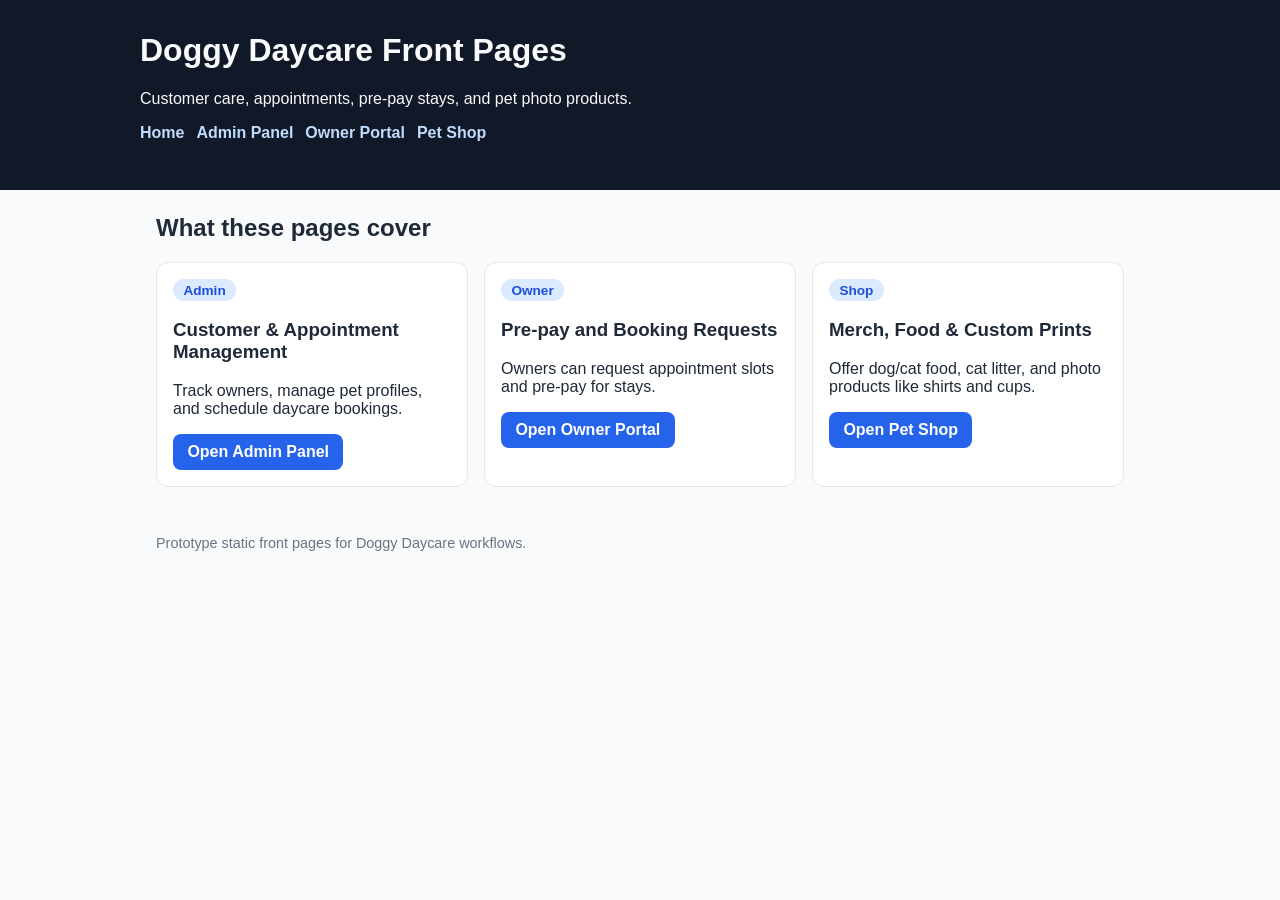
==== index.html @ 281b07e3 "Add static daycare front-page prototype" ====
<!doctype html>
<html lang="en">
  <head>
    <meta charset="UTF-8" />
    <meta name="viewport" content="width=device-width, initial-scale=1.0" />
    <title>Doggy Daycare | Front Pages</title>
    <link rel="stylesheet" href="styles.css" />
  </head>
  <body>
    <header>
      <div class="header-inner">
        <h1>Doggy Daycare Front Pages</h1>
        <p>Customer care, appointments, pre-pay stays, and pet photo products.</p>
        <nav aria-label="Primary navigation">
          <ul>
            <li><a href="index.html">Home</a></li>
            <li><a href="admin.html">Admin Panel</a></li>
            <li><a href="owner-portal.html">Owner Portal</a></li>
            <li><a href="shop.html">Pet Shop</a></li>
          </ul>
        </nav>
      </div>
    </header>

    <main>
      <h2>What these pages cover</h2>
      <div class="grid">
        <article class="card">
          <span class="tag">Admin</span>
          <h3>Customer & Appointment Management</h3>
          <p>Track owners, manage pet profiles, and schedule daycare bookings.</p>
          <div class="actions">
            <a class="button" href="admin.html">Open Admin Panel</a>
          </div>
        </article>

        <article class="card">
          <span class="tag">Owner</span>
          <h3>Pre-pay and Booking Requests</h3>
          <p>Owners can request appointment slots and pre-pay for stays.</p>
          <div class="actions">
            <a class="button" href="owner-portal.html">Open Owner Portal</a>
          </div>
        </article>

        <article class="card">
          <span class="tag">Shop</span>
          <h3>Merch, Food & Custom Prints</h3>
          <p>Offer dog/cat food, cat litter, and photo products like shirts and cups.</p>
          <div class="actions">
            <a class="button" href="shop.html">Open Pet Shop</a>
          </div>
        </article>
      </div>
    </main>

    <footer>Prototype static front pages for Doggy Daycare workflows.</footer>
  </body>
</html>
---- styles.css ----
:root {
  color-scheme: light;
  font-family: "Segoe UI", Roboto, Helvetica, Arial, sans-serif;
  --bg: #f8fafc;
  --card: #ffffff;
  --text: #1f2937;
  --muted: #6b7280;
  --accent: #2563eb;
  --accent-soft: #dbeafe;
  --border: #e5e7eb;
}

* {
  box-sizing: border-box;
}

body {
  margin: 0;
  background: var(--bg);
  color: var(--text);
}

header {
  background: #111827;
  color: #f9fafb;
  padding: 2rem 1rem;
}

.header-inner,
main,
footer {
  max-width: 1000px;
  margin: 0 auto;
}

nav ul {
  display: flex;
  flex-wrap: wrap;
  gap: 0.75rem;
  padding: 0;
  list-style: none;
}

nav a {
  color: #bfdbfe;
  text-decoration: none;
  font-weight: 600;
}

main {
  padding: 1.5rem 1rem 2rem;
}

h1,
h2 {
  margin-top: 0;
}

.grid {
  display: grid;
  gap: 1rem;
  grid-template-columns: repeat(auto-fit, minmax(220px, 1fr));
}

.card {
  background: var(--card);
  border: 1px solid var(--border);
  border-radius: 12px;
  padding: 1rem;
}

.tag {
  display: inline-block;
  background: var(--accent-soft);
  color: #1d4ed8;
  border-radius: 999px;
  padding: 0.2rem 0.65rem;
  font-size: 0.85rem;
  font-weight: 600;
}

.actions {
  margin-top: 1rem;
  display: flex;
  gap: 0.5rem;
  flex-wrap: wrap;
}

.button {
  display: inline-block;
  text-decoration: none;
  background: var(--accent);
  color: #fff;
  border-radius: 8px;
  padding: 0.55rem 0.9rem;
  font-weight: 600;
}

.button.secondary {
  background: #4b5563;
}

ul.tight {
  margin: 0.5rem 0 0;
  padding-left: 1rem;
}

footer {
  color: var(--muted);
  font-size: 0.9rem;
  padding: 1rem;
}
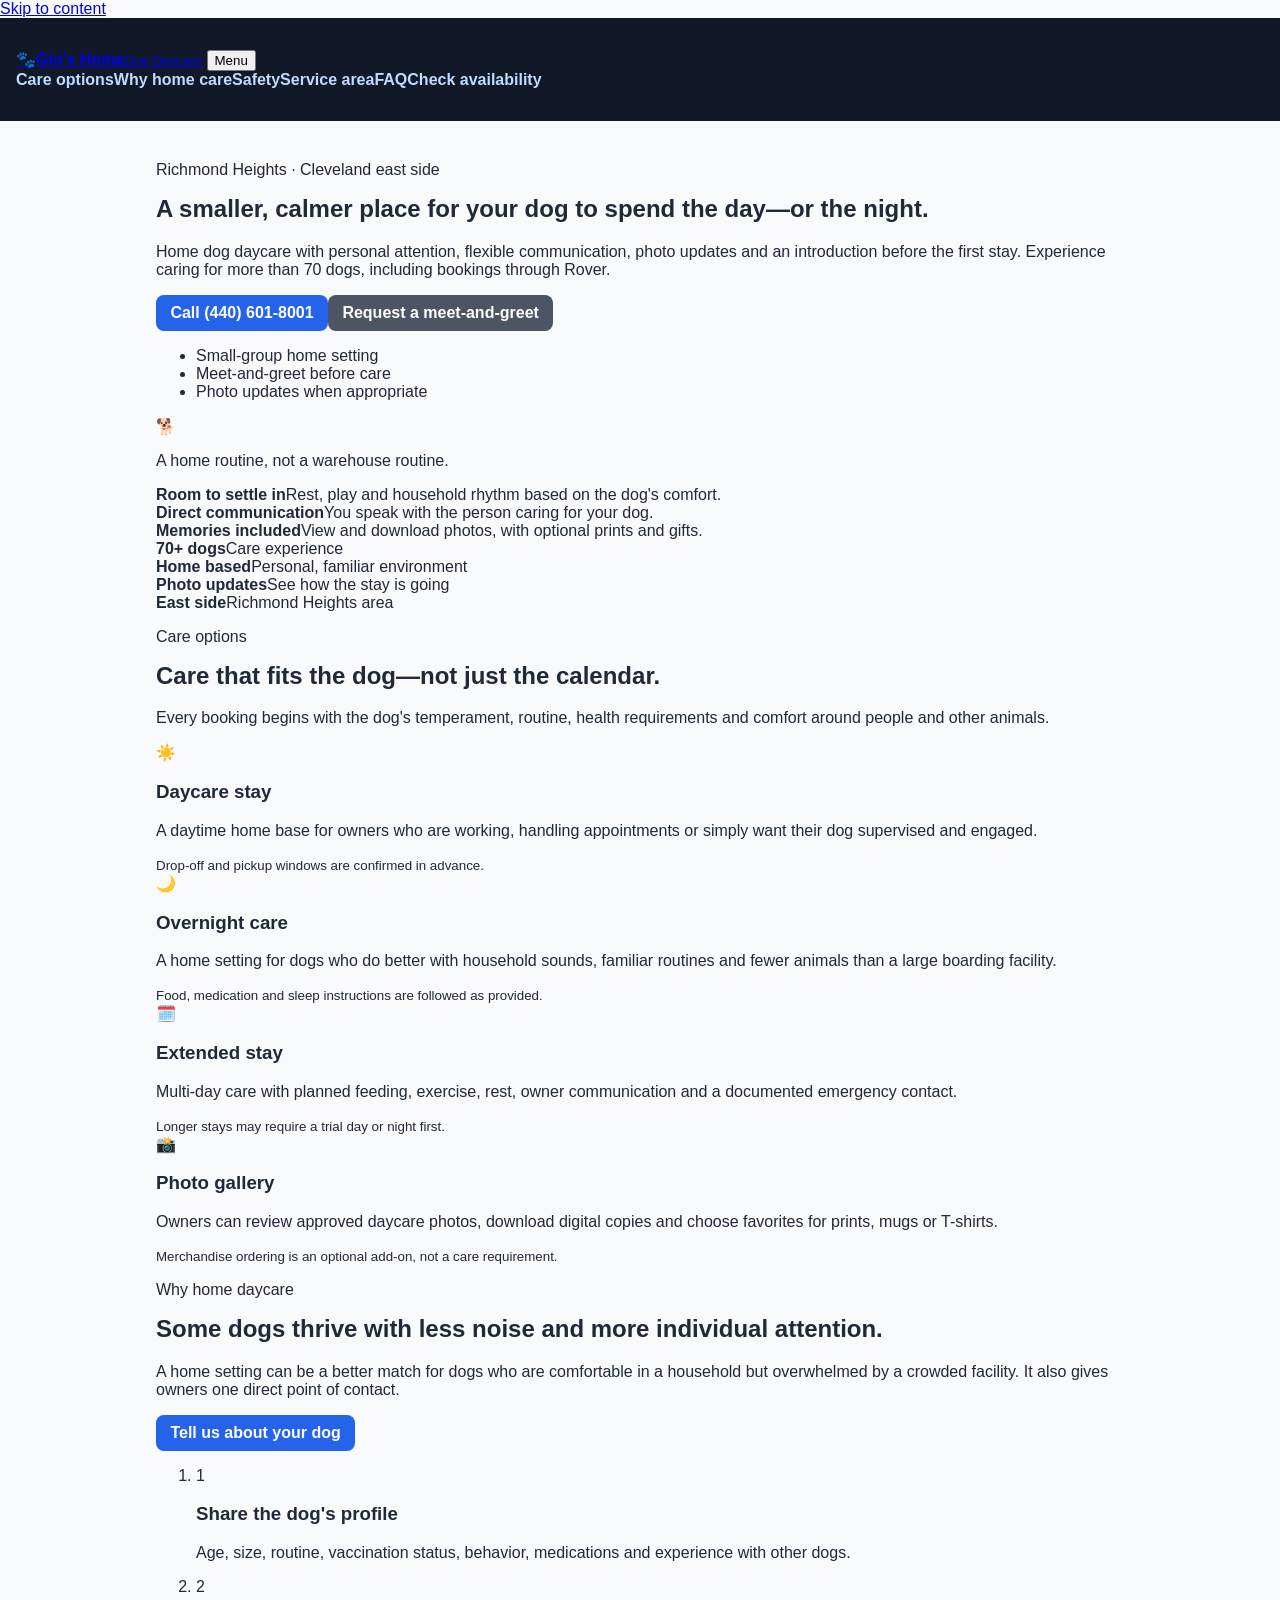
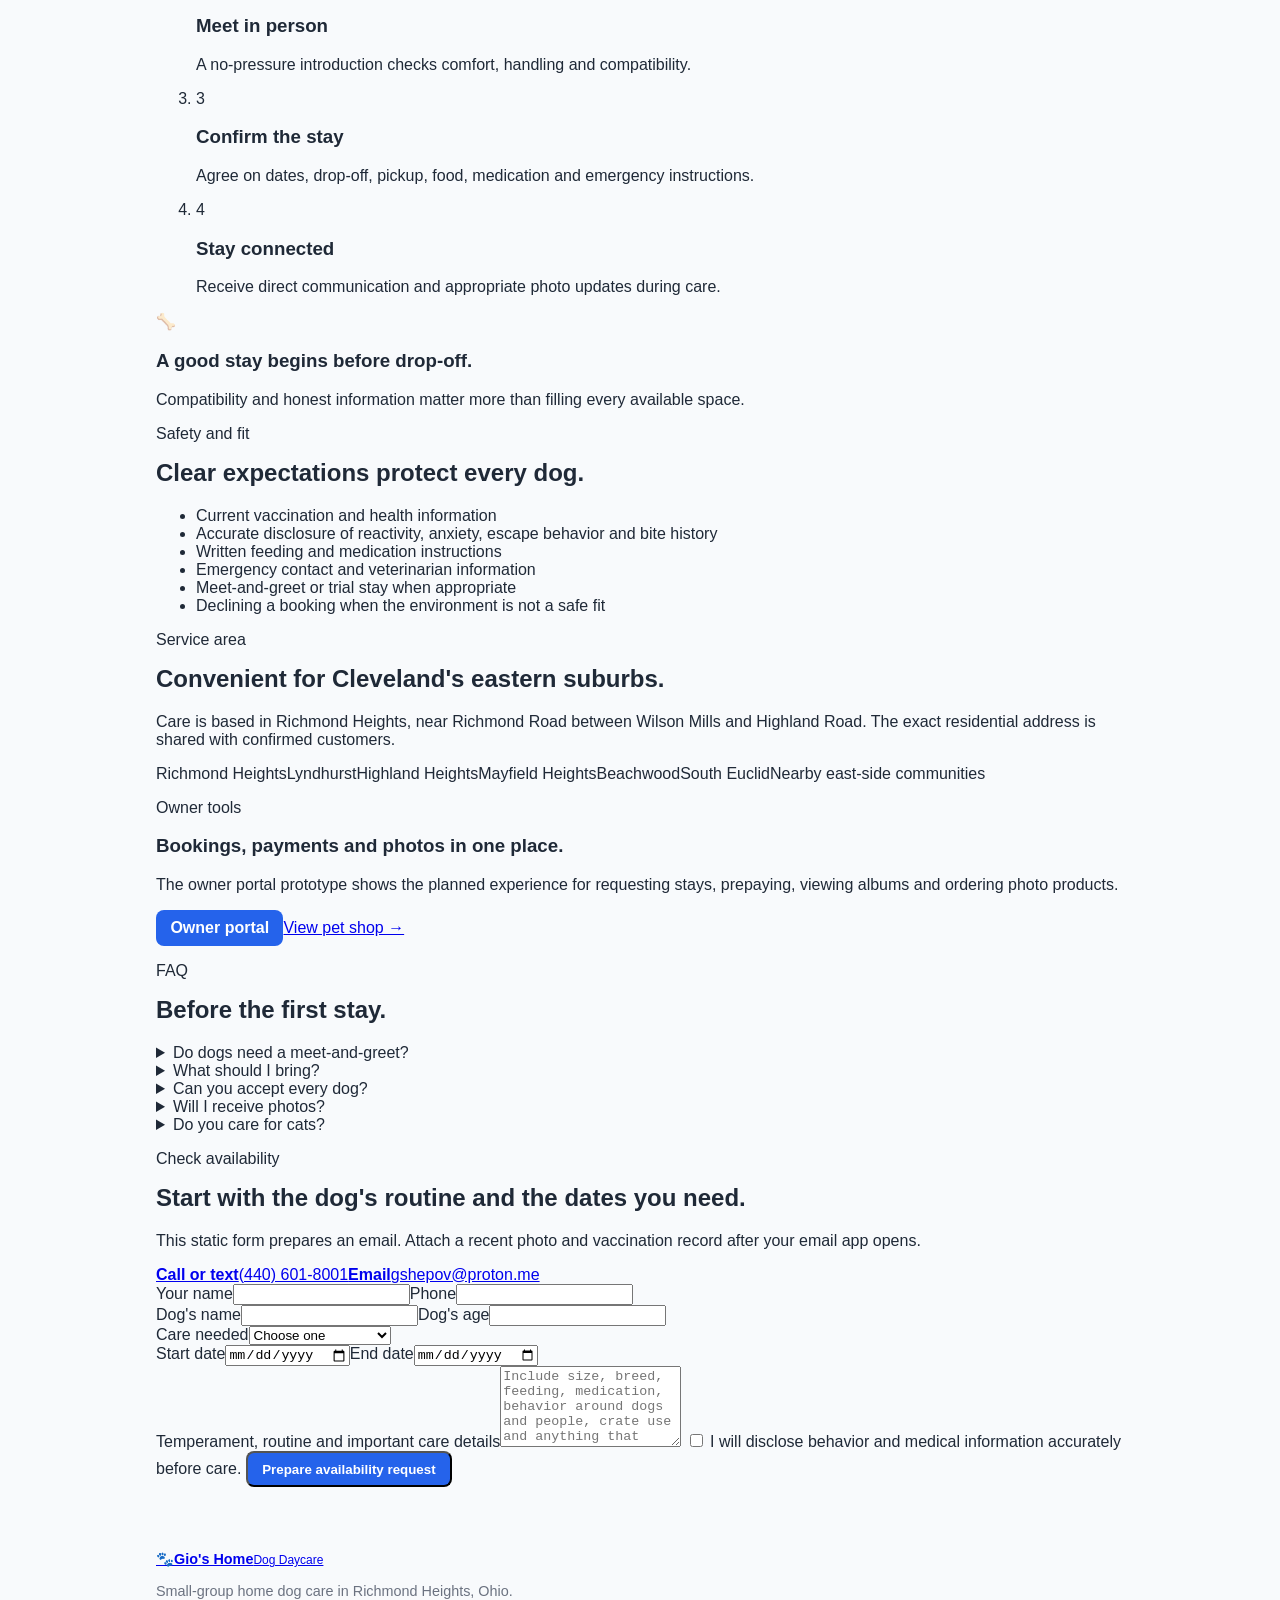
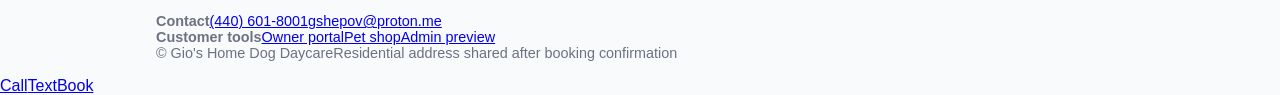
==== commit 1d5db508: "feat: turn homepage into local dog daycare business site" ====
--- a/index.html
+++ b/index.html
@@ -1,59 +1,163 @@
 <!doctype html>
 <html lang="en">
-  <head>
-    <meta charset="UTF-8" />
-    <meta name="viewport" content="width=device-width, initial-scale=1.0" />
-    <title>Doggy Daycare | Front Pages</title>
-    <link rel="stylesheet" href="styles.css" />
-  </head>
-  <body>
-    <header>
-      <div class="header-inner">
-        <h1>Doggy Daycare Front Pages</h1>
-        <p>Customer care, appointments, pre-pay stays, and pet photo products.</p>
-        <nav aria-label="Primary navigation">
-          <ul>
-            <li><a href="index.html">Home</a></li>
-            <li><a href="admin.html">Admin Panel</a></li>
-            <li><a href="owner-portal.html">Owner Portal</a></li>
-            <li><a href="shop.html">Pet Shop</a></li>
-          </ul>
-        </nav>
+<head>
+  <meta charset="utf-8" />
+  <meta name="viewport" content="width=device-width, initial-scale=1" />
+  <title>Home Dog Daycare in Richmond Heights, OH | Gio's Home Dog Daycare</title>
+  <meta name="description" content="Small-group home dog daycare and overnight care in Richmond Heights, serving Lyndhurst, Highland Heights, Mayfield Heights and Cleveland's east side. Meet-and-greet, photo updates and personal attention." />
+  <meta name="theme-color" content="#164c4c" />
+  <meta name="robots" content="index,follow,max-image-preview:large" />
+  <link rel="canonical" href="https://george-shepov.github.io/Doggy-Daycare/" />
+  <link rel="stylesheet" href="./styles.css" />
+  <meta property="og:type" content="website" />
+  <meta property="og:title" content="Gio's Home Dog Daycare" />
+  <meta property="og:description" content="A calm, small-group home setting for dog daycare and overnight stays on Cleveland's east side." />
+  <meta property="og:url" content="https://george-shepov.github.io/Doggy-Daycare/" />
+  <meta property="og:locale" content="en_US" />
+  <script type="application/ld+json">
+  {
+    "@context": "https://schema.org",
+    "@graph": [
+      {
+        "@type": "LocalBusiness",
+        "@id": "https://george-shepov.github.io/Doggy-Daycare/#business",
+        "name": "Gio's Home Dog Daycare",
+        "url": "https://george-shepov.github.io/Doggy-Daycare/",
+        "telephone": "+1-440-601-8001",
+        "email": "gshepov@proton.me",
+        "priceRange": "$$",
+        "description": "Small-group home dog daycare and overnight dog care with meet-and-greets, personal attention and photo updates.",
+        "address": {
+          "@type": "PostalAddress",
+          "addressLocality": "Richmond Heights",
+          "addressRegion": "OH",
+          "postalCode": "44143",
+          "addressCountry": "US"
+        },
+        "areaServed": [
+          "Richmond Heights, Ohio",
+          "Lyndhurst, Ohio",
+          "Highland Heights, Ohio",
+          "Mayfield Heights, Ohio",
+          "Beachwood, Ohio",
+          "South Euclid, Ohio",
+          "Cleveland East Side, Ohio"
+        ],
+        "openingHoursSpecification": {
+          "@type": "OpeningHoursSpecification",
+          "dayOfWeek": ["Monday","Tuesday","Wednesday","Thursday","Friday","Saturday","Sunday"],
+          "opens": "07:00",
+          "closes": "20:00"
+        },
+        "hasOfferCatalog": {
+          "@type": "OfferCatalog",
+          "name": "Dog care services",
+          "itemListElement": [
+            {"@type":"Offer","itemOffered":{"@type":"Service","name":"Home dog daycare"}},
+            {"@type":"Offer","itemOffered":{"@type":"Service","name":"Overnight dog boarding"}},
+            {"@type":"Offer","itemOffered":{"@type":"Service","name":"Extended dog care"}},
+            {"@type":"Offer","itemOffered":{"@type":"Service","name":"Dog photo updates and keepsakes"}}
+          ]
+        }
+      },
+      {
+        "@type": "FAQPage",
+        "mainEntity": [
+          {"@type":"Question","name":"Do dogs need a meet-and-greet?","acceptedAnswer":{"@type":"Answer","text":"Yes. A meet-and-greet helps confirm that the home setting, resident routine and any other dogs present are a safe fit."}},
+          {"@type":"Question","name":"What should owners bring?","acceptedAnswer":{"@type":"Answer","text":"Bring food in labeled portions, medications with written instructions, a leash and anything your dog needs for a comfortable stay."}},
+          {"@type":"Question","name":"Will I receive photos?","acceptedAnswer":{"@type":"Answer","text":"Photo updates are available during appropriate stays, and owners can use the portal to view, download or order selected keepsakes."}}
+        ]
+      }
+    ]
+  }
+  </script>
+</head>
+<body>
+  <a class="skip-link" href="#main">Skip to content</a>
+  <header class="site-header">
+    <div class="container header-row">
+      <a class="brand" href="#top" aria-label="Gio's Home Dog Daycare home"><span class="paw-mark" aria-hidden="true">🐾</span><span><strong>Gio's Home</strong><small>Dog Daycare</small></span></a>
+      <button class="menu-toggle" type="button" aria-expanded="false" aria-controls="site-nav">Menu</button>
+      <nav id="site-nav" class="site-nav" aria-label="Primary navigation">
+        <a href="#care">Care options</a><a href="#why">Why home care</a><a href="#safety">Safety</a><a href="#area">Service area</a><a href="#faq">FAQ</a><a class="nav-cta" href="#booking">Check availability</a>
+      </nav>
+    </div>
+  </header>
+
+  <main id="main">
+    <section id="top" class="hero">
+      <div class="container hero-grid">
+        <div class="hero-copy">
+          <p class="eyebrow">Richmond Heights · Cleveland east side</p>
+          <h1>A smaller, calmer place for your dog to spend the day—or the night.</h1>
+          <p class="hero-lede">Home dog daycare with personal attention, flexible communication, photo updates and an introduction before the first stay. Experience caring for more than 70 dogs, including bookings through Rover.</p>
+          <div class="hero-actions"><a class="button primary" href="tel:+14406018001">Call (440) 601-8001</a><a class="button secondary" href="#booking">Request a meet-and-greet</a></div>
+          <ul class="trust-list"><li>Small-group home setting</li><li>Meet-and-greet before care</li><li>Photo updates when appropriate</li></ul>
+        </div>
+        <aside class="dog-card" aria-label="What owners can expect">
+          <div class="dog-portrait" aria-hidden="true">🐕</div>
+          <p class="card-label">A home routine, not a warehouse routine.</p>
+          <div class="expectation"><strong>Room to settle in</strong><span>Rest, play and household rhythm based on the dog's comfort.</span></div>
+          <div class="expectation"><strong>Direct communication</strong><span>You speak with the person caring for your dog.</span></div>
+          <div class="expectation"><strong>Memories included</strong><span>View and download photos, with optional prints and gifts.</span></div>
+        </aside>
       </div>
-    </header>
+    </section>
 
-    <main>
-      <h2>What these pages cover</h2>
-      <div class="grid">
-        <article class="card">
-          <span class="tag">Admin</span>
-          <h3>Customer & Appointment Management</h3>
-          <p>Track owners, manage pet profiles, and schedule daycare bookings.</p>
-          <div class="actions">
-            <a class="button" href="admin.html">Open Admin Panel</a>
-          </div>
-        </article>
+    <section class="proof-strip"><div class="container proof-grid"><div><strong>70+ dogs</strong><span>Care experience</span></div><div><strong>Home based</strong><span>Personal, familiar environment</span></div><div><strong>Photo updates</strong><span>See how the stay is going</span></div><div><strong>East side</strong><span>Richmond Heights area</span></div></div></section>
 
-        <article class="card">
-          <span class="tag">Owner</span>
-          <h3>Pre-pay and Booking Requests</h3>
-          <p>Owners can request appointment slots and pre-pay for stays.</p>
-          <div class="actions">
-            <a class="button" href="owner-portal.html">Open Owner Portal</a>
-          </div>
-        </article>
+    <section id="care" class="section">
+      <div class="container">
+        <div class="section-heading"><p class="eyebrow">Care options</p><h2>Care that fits the dog—not just the calendar.</h2><p>Every booking begins with the dog's temperament, routine, health requirements and comfort around people and other animals.</p></div>
+        <div class="care-grid">
+          <article><span>☀️</span><h3>Daycare stay</h3><p>A daytime home base for owners who are working, handling appointments or simply want their dog supervised and engaged.</p><small>Drop-off and pickup windows are confirmed in advance.</small></article>
+          <article><span>🌙</span><h3>Overnight care</h3><p>A home setting for dogs who do better with household sounds, familiar routines and fewer animals than a large boarding facility.</p><small>Food, medication and sleep instructions are followed as provided.</small></article>
+          <article><span>🗓️</span><h3>Extended stay</h3><p>Multi-day care with planned feeding, exercise, rest, owner communication and a documented emergency contact.</p><small>Longer stays may require a trial day or night first.</small></article>
+          <article><span>📸</span><h3>Photo gallery</h3><p>Owners can review approved daycare photos, download digital copies and choose favorites for prints, mugs or T-shirts.</p><small>Merchandise ordering is an optional add-on, not a care requirement.</small></article>
+        </div>
+      </div>
+    </section>
 
-        <article class="card">
-          <span class="tag">Shop</span>
-          <h3>Merch, Food & Custom Prints</h3>
-          <p>Offer dog/cat food, cat litter, and photo products like shirts and cups.</p>
-          <div class="actions">
-            <a class="button" href="shop.html">Open Pet Shop</a>
-          </div>
-        </article>
+    <section id="why" class="section section-dark">
+      <div class="container why-grid">
+        <div><p class="eyebrow">Why home daycare</p><h2>Some dogs thrive with less noise and more individual attention.</h2><p>A home setting can be a better match for dogs who are comfortable in a household but overwhelmed by a crowded facility. It also gives owners one direct point of contact.</p><a class="button light-button" href="#booking">Tell us about your dog</a></div>
+        <ol class="steps"><li><span>1</span><div><h3>Share the dog's profile</h3><p>Age, size, routine, vaccination status, behavior, medications and experience with other dogs.</p></div></li><li><span>2</span><div><h3>Meet in person</h3><p>A no-pressure introduction checks comfort, handling and compatibility.</p></div></li><li><span>3</span><div><h3>Confirm the stay</h3><p>Agree on dates, drop-off, pickup, food, medication and emergency instructions.</p></div></li><li><span>4</span><div><h3>Stay connected</h3><p>Receive direct communication and appropriate photo updates during care.</p></div></li></ol>
       </div>
-    </main>
+    </section>
 
-    <footer>Prototype static front pages for Doggy Daycare workflows.</footer>
-  </body>
+    <section id="safety" class="section section-soft">
+      <div class="container safety-grid">
+        <div class="safety-board"><span aria-hidden="true">🦴</span><h3>A good stay begins before drop-off.</h3><p>Compatibility and honest information matter more than filling every available space.</p></div>
+        <div><p class="eyebrow">Safety and fit</p><h2>Clear expectations protect every dog.</h2><ul class="check-list"><li>Current vaccination and health information</li><li>Accurate disclosure of reactivity, anxiety, escape behavior and bite history</li><li>Written feeding and medication instructions</li><li>Emergency contact and veterinarian information</li><li>Meet-and-greet or trial stay when appropriate</li><li>Declining a booking when the environment is not a safe fit</li></ul></div>
+      </div>
+    </section>
+
+    <section id="area" class="section">
+      <div class="container area-grid"><div><p class="eyebrow">Service area</p><h2>Convenient for Cleveland's eastern suburbs.</h2><p>Care is based in Richmond Heights, near Richmond Road between Wilson Mills and Highland Road. The exact residential address is shared with confirmed customers.</p><div class="city-list"><span>Richmond Heights</span><span>Lyndhurst</span><span>Highland Heights</span><span>Mayfield Heights</span><span>Beachwood</span><span>South Euclid</span><span>Nearby east-side communities</span></div></div><aside class="portal-card"><p class="eyebrow">Owner tools</p><h3>Bookings, payments and photos in one place.</h3><p>The owner portal prototype shows the planned experience for requesting stays, prepaying, viewing albums and ordering photo products.</p><div class="hero-actions"><a class="button primary" href="./owner-portal.html">Owner portal</a><a class="text-link dark-link" href="./shop.html">View pet shop →</a></div></aside></div>
+    </section>
+
+    <section id="faq" class="section section-soft">
+      <div class="container faq-grid"><div><p class="eyebrow">FAQ</p><h2>Before the first stay.</h2></div><div class="faq-list"><details><summary>Do dogs need a meet-and-greet?</summary><p>Yes. It is the simplest way to check comfort, handling and whether the home environment is appropriate.</p></details><details><summary>What should I bring?</summary><p>Bring labeled food portions, medication with instructions, a leash and any comfort item discussed in advance.</p></details><details><summary>Can you accept every dog?</summary><p>No. Dogs with behavior, medical or supervision needs that cannot be safely supported in the setting will be declined.</p></details><details><summary>Will I receive photos?</summary><p>Photo updates are available when they do not interfere with safe supervision. Approved images can also appear in the owner's private gallery.</p></details><details><summary>Do you care for cats?</summary><p>The primary service is dog daycare and boarding. The planned shop may carry cat food and litter, but cat-care availability must be discussed separately.</p></details></div></div>
+    </section>
+
+    <section id="booking" class="section booking-section">
+      <div class="container booking-grid">
+        <div><p class="eyebrow">Check availability</p><h2>Start with the dog's routine and the dates you need.</h2><p>This static form prepares an email. Attach a recent photo and vaccination record after your email app opens.</p><div class="contact-stack"><a href="tel:+14406018001"><strong>Call or text</strong><span>(440) 601-8001</span></a><a href="mailto:gshepov@proton.me"><strong>Email</strong><span>gshepov@proton.me</span></a></div></div>
+        <form id="booking-form" class="booking-form">
+          <div class="field-row"><label>Your name<input name="owner" autocomplete="name" required /></label><label>Phone<input name="phone" type="tel" autocomplete="tel" required /></label></div>
+          <div class="field-row"><label>Dog's name<input name="dog" required /></label><label>Dog's age<input name="age" required /></label></div>
+          <label>Care needed<select name="service" required><option value="">Choose one</option><option>Daycare</option><option>Overnight stay</option><option>Extended stay</option><option>Meet-and-greet only</option></select></label>
+          <div class="field-row"><label>Start date<input name="start" type="date" required /></label><label>End date<input name="end" type="date" required /></label></div>
+          <label>Temperament, routine and important care details<textarea name="details" rows="5" placeholder="Include size, breed, feeding, medication, behavior around dogs and people, crate use and anything that helps your dog feel safe." required></textarea></label>
+          <label class="consent"><input name="truthful" type="checkbox" required /> I will disclose behavior and medical information accurately before care.</label>
+          <button class="button primary" type="submit">Prepare availability request</button><p id="form-status" class="form-status" role="status"></p>
+        </form>
+      </div>
+    </section>
+  </main>
+
+  <footer class="site-footer"><div class="container footer-grid"><div><a class="brand footer-brand" href="#top"><span class="paw-mark">🐾</span><span><strong>Gio's Home</strong><small>Dog Daycare</small></span></a><p>Small-group home dog care in Richmond Heights, Ohio.</p></div><div><strong>Contact</strong><a href="tel:+14406018001">(440) 601-8001</a><a href="mailto:gshepov@proton.me">gshepov@proton.me</a></div><div><strong>Customer tools</strong><a href="./owner-portal.html">Owner portal</a><a href="./shop.html">Pet shop</a><a href="./admin.html">Admin preview</a></div></div><div class="container footer-bottom"><span>© <span id="year"></span> Gio's Home Dog Daycare</span><span>Residential address shared after booking confirmation</span></div></footer>
+  <div class="mobile-actions"><a href="tel:+14406018001">Call</a><a href="sms:+14406018001">Text</a><a href="#booking">Book</a></div>
+  <script src="./app.js" defer></script>
+</body>
 </html>
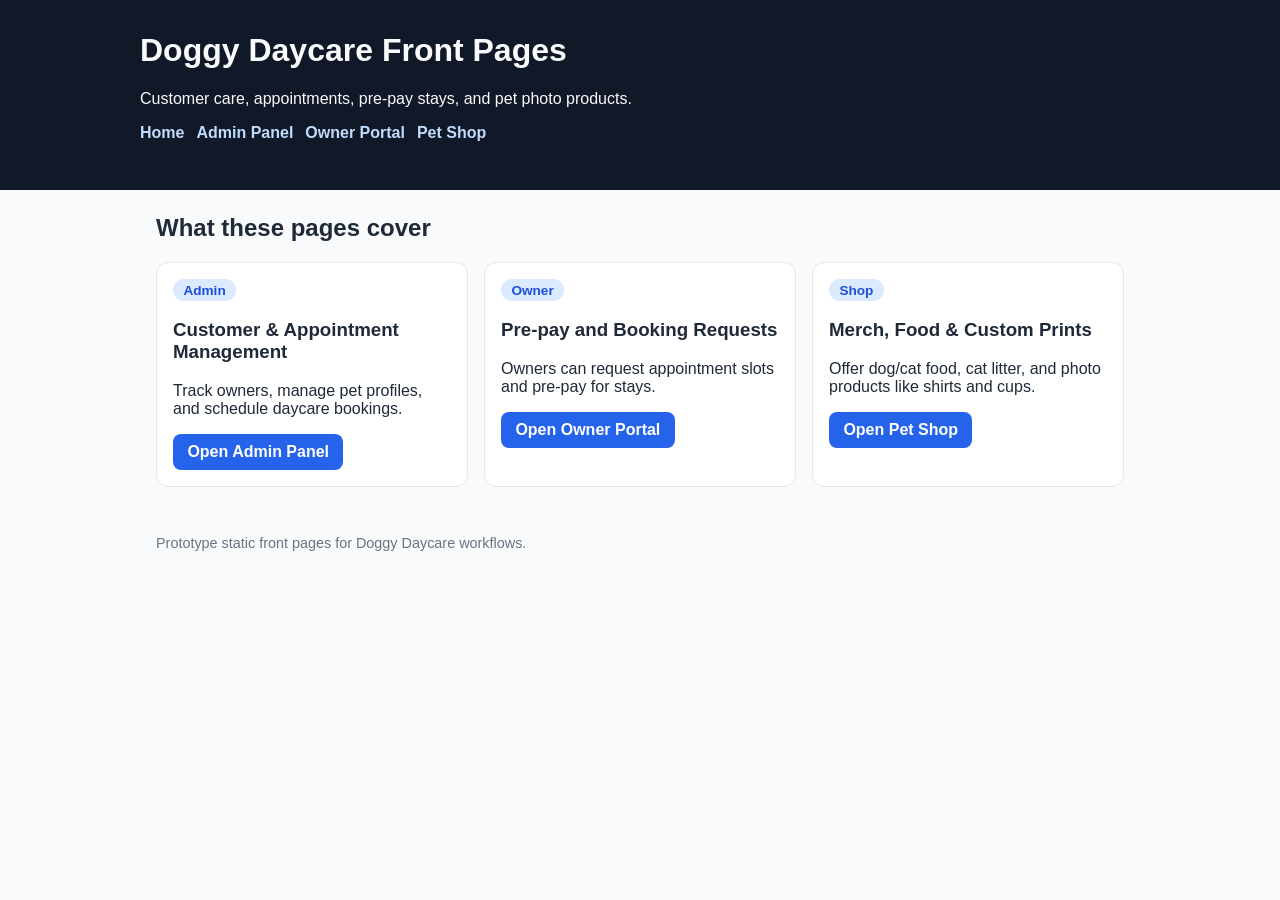
==== commit 27fd3a41: "Merge pull request #1 from george-shepov/copilot/create-dog-page-front Add static front pages for da" ====
--- a/index.html
+++ b/index.html
@@ -1,163 +1,59 @@
 <!doctype html>
 <html lang="en">
-<head>
-  <meta charset="utf-8" />
-  <meta name="viewport" content="width=device-width, initial-scale=1" />
-  <title>Home Dog Daycare in Richmond Heights, OH | Gio's Home Dog Daycare</title>
-  <meta name="description" content="Small-group home dog daycare and overnight care in Richmond Heights, serving Lyndhurst, Highland Heights, Mayfield Heights and Cleveland's east side. Meet-and-greet, photo updates and personal attention." />
-  <meta name="theme-color" content="#164c4c" />
-  <meta name="robots" content="index,follow,max-image-preview:large" />
-  <link rel="canonical" href="https://george-shepov.github.io/Doggy-Daycare/" />
-  <link rel="stylesheet" href="./styles.css" />
-  <meta property="og:type" content="website" />
-  <meta property="og:title" content="Gio's Home Dog Daycare" />
-  <meta property="og:description" content="A calm, small-group home setting for dog daycare and overnight stays on Cleveland's east side." />
-  <meta property="og:url" content="https://george-shepov.github.io/Doggy-Daycare/" />
-  <meta property="og:locale" content="en_US" />
-  <script type="application/ld+json">
-  {
-    "@context": "https://schema.org",
-    "@graph": [
-      {
-        "@type": "LocalBusiness",
-        "@id": "https://george-shepov.github.io/Doggy-Daycare/#business",
-        "name": "Gio's Home Dog Daycare",
-        "url": "https://george-shepov.github.io/Doggy-Daycare/",
-        "telephone": "+1-440-601-8001",
-        "email": "gshepov@proton.me",
-        "priceRange": "$$",
-        "description": "Small-group home dog daycare and overnight dog care with meet-and-greets, personal attention and photo updates.",
-        "address": {
-          "@type": "PostalAddress",
-          "addressLocality": "Richmond Heights",
-          "addressRegion": "OH",
-          "postalCode": "44143",
-          "addressCountry": "US"
-        },
-        "areaServed": [
-          "Richmond Heights, Ohio",
-          "Lyndhurst, Ohio",
-          "Highland Heights, Ohio",
-          "Mayfield Heights, Ohio",
-          "Beachwood, Ohio",
-          "South Euclid, Ohio",
-          "Cleveland East Side, Ohio"
-        ],
-        "openingHoursSpecification": {
-          "@type": "OpeningHoursSpecification",
-          "dayOfWeek": ["Monday","Tuesday","Wednesday","Thursday","Friday","Saturday","Sunday"],
-          "opens": "07:00",
-          "closes": "20:00"
-        },
-        "hasOfferCatalog": {
-          "@type": "OfferCatalog",
-          "name": "Dog care services",
-          "itemListElement": [
-            {"@type":"Offer","itemOffered":{"@type":"Service","name":"Home dog daycare"}},
-            {"@type":"Offer","itemOffered":{"@type":"Service","name":"Overnight dog boarding"}},
-            {"@type":"Offer","itemOffered":{"@type":"Service","name":"Extended dog care"}},
-            {"@type":"Offer","itemOffered":{"@type":"Service","name":"Dog photo updates and keepsakes"}}
-          ]
-        }
-      },
-      {
-        "@type": "FAQPage",
-        "mainEntity": [
-          {"@type":"Question","name":"Do dogs need a meet-and-greet?","acceptedAnswer":{"@type":"Answer","text":"Yes. A meet-and-greet helps confirm that the home setting, resident routine and any other dogs present are a safe fit."}},
-          {"@type":"Question","name":"What should owners bring?","acceptedAnswer":{"@type":"Answer","text":"Bring food in labeled portions, medications with written instructions, a leash and anything your dog needs for a comfortable stay."}},
-          {"@type":"Question","name":"Will I receive photos?","acceptedAnswer":{"@type":"Answer","text":"Photo updates are available during appropriate stays, and owners can use the portal to view, download or order selected keepsakes."}}
-        ]
-      }
-    ]
-  }
-  </script>
-</head>
-<body>
-  <a class="skip-link" href="#main">Skip to content</a>
-  <header class="site-header">
-    <div class="container header-row">
-      <a class="brand" href="#top" aria-label="Gio's Home Dog Daycare home"><span class="paw-mark" aria-hidden="true">🐾</span><span><strong>Gio's Home</strong><small>Dog Daycare</small></span></a>
-      <button class="menu-toggle" type="button" aria-expanded="false" aria-controls="site-nav">Menu</button>
-      <nav id="site-nav" class="site-nav" aria-label="Primary navigation">
-        <a href="#care">Care options</a><a href="#why">Why home care</a><a href="#safety">Safety</a><a href="#area">Service area</a><a href="#faq">FAQ</a><a class="nav-cta" href="#booking">Check availability</a>
-      </nav>
-    </div>
-  </header>
+  <head>
+    <meta charset="UTF-8" />
+    <meta name="viewport" content="width=device-width, initial-scale=1.0" />
+    <title>Doggy Daycare | Front Pages</title>
+    <link rel="stylesheet" href="styles.css" />
+  </head>
+  <body>
+    <header>
+      <div class="header-inner">
+        <h1>Doggy Daycare Front Pages</h1>
+        <p>Customer care, appointments, pre-pay stays, and pet photo products.</p>
+        <nav aria-label="Primary navigation">
+          <ul>
+            <li><a href="index.html">Home</a></li>
+            <li><a href="admin.html">Admin Panel</a></li>
+            <li><a href="owner-portal.html">Owner Portal</a></li>
+            <li><a href="shop.html">Pet Shop</a></li>
+          </ul>
+        </nav>
+      </div>
+    </header>
 
-  <main id="main">
-    <section id="top" class="hero">
-      <div class="container hero-grid">
-        <div class="hero-copy">
-          <p class="eyebrow">Richmond Heights · Cleveland east side</p>
-          <h1>A smaller, calmer place for your dog to spend the day—or the night.</h1>
-          <p class="hero-lede">Home dog daycare with personal attention, flexible communication, photo updates and an introduction before the first stay. Experience caring for more than 70 dogs, including bookings through Rover.</p>
-          <div class="hero-actions"><a class="button primary" href="tel:+14406018001">Call (440) 601-8001</a><a class="button secondary" href="#booking">Request a meet-and-greet</a></div>
-          <ul class="trust-list"><li>Small-group home setting</li><li>Meet-and-greet before care</li><li>Photo updates when appropriate</li></ul>
-        </div>
-        <aside class="dog-card" aria-label="What owners can expect">
-          <div class="dog-portrait" aria-hidden="true">🐕</div>
-          <p class="card-label">A home routine, not a warehouse routine.</p>
-          <div class="expectation"><strong>Room to settle in</strong><span>Rest, play and household rhythm based on the dog's comfort.</span></div>
-          <div class="expectation"><strong>Direct communication</strong><span>You speak with the person caring for your dog.</span></div>
-          <div class="expectation"><strong>Memories included</strong><span>View and download photos, with optional prints and gifts.</span></div>
-        </aside>
+    <main>
+      <h2>What these pages cover</h2>
+      <div class="grid">
+        <article class="card">
+          <span class="tag">Admin</span>
+          <h3>Customer & Appointment Management</h3>
+          <p>Track owners, manage pet profiles, and schedule daycare bookings.</p>
+          <div class="actions">
+            <a class="button" href="admin.html">Open Admin Panel</a>
+          </div>
+        </article>
+
+        <article class="card">
+          <span class="tag">Owner</span>
+          <h3>Pre-pay and Booking Requests</h3>
+          <p>Owners can request appointment slots and pre-pay for stays.</p>
+          <div class="actions">
+            <a class="button" href="owner-portal.html">Open Owner Portal</a>
+          </div>
+        </article>
+
+        <article class="card">
+          <span class="tag">Shop</span>
+          <h3>Merch, Food & Custom Prints</h3>
+          <p>Offer dog/cat food, cat litter, and photo products like shirts and cups.</p>
+          <div class="actions">
+            <a class="button" href="shop.html">Open Pet Shop</a>
+          </div>
+        </article>
       </div>
-    </section>
+    </main>
 
-    <section class="proof-strip"><div class="container proof-grid"><div><strong>70+ dogs</strong><span>Care experience</span></div><div><strong>Home based</strong><span>Personal, familiar environment</span></div><div><strong>Photo updates</strong><span>See how the stay is going</span></div><div><strong>East side</strong><span>Richmond Heights area</span></div></div></section>
-
-    <section id="care" class="section">
-      <div class="container">
-        <div class="section-heading"><p class="eyebrow">Care options</p><h2>Care that fits the dog—not just the calendar.</h2><p>Every booking begins with the dog's temperament, routine, health requirements and comfort around people and other animals.</p></div>
-        <div class="care-grid">
-          <article><span>☀️</span><h3>Daycare stay</h3><p>A daytime home base for owners who are working, handling appointments or simply want their dog supervised and engaged.</p><small>Drop-off and pickup windows are confirmed in advance.</small></article>
-          <article><span>🌙</span><h3>Overnight care</h3><p>A home setting for dogs who do better with household sounds, familiar routines and fewer animals than a large boarding facility.</p><small>Food, medication and sleep instructions are followed as provided.</small></article>
-          <article><span>🗓️</span><h3>Extended stay</h3><p>Multi-day care with planned feeding, exercise, rest, owner communication and a documented emergency contact.</p><small>Longer stays may require a trial day or night first.</small></article>
-          <article><span>📸</span><h3>Photo gallery</h3><p>Owners can review approved daycare photos, download digital copies and choose favorites for prints, mugs or T-shirts.</p><small>Merchandise ordering is an optional add-on, not a care requirement.</small></article>
-        </div>
-      </div>
-    </section>
-
-    <section id="why" class="section section-dark">
-      <div class="container why-grid">
-        <div><p class="eyebrow">Why home daycare</p><h2>Some dogs thrive with less noise and more individual attention.</h2><p>A home setting can be a better match for dogs who are comfortable in a household but overwhelmed by a crowded facility. It also gives owners one direct point of contact.</p><a class="button light-button" href="#booking">Tell us about your dog</a></div>
-        <ol class="steps"><li><span>1</span><div><h3>Share the dog's profile</h3><p>Age, size, routine, vaccination status, behavior, medications and experience with other dogs.</p></div></li><li><span>2</span><div><h3>Meet in person</h3><p>A no-pressure introduction checks comfort, handling and compatibility.</p></div></li><li><span>3</span><div><h3>Confirm the stay</h3><p>Agree on dates, drop-off, pickup, food, medication and emergency instructions.</p></div></li><li><span>4</span><div><h3>Stay connected</h3><p>Receive direct communication and appropriate photo updates during care.</p></div></li></ol>
-      </div>
-    </section>
-
-    <section id="safety" class="section section-soft">
-      <div class="container safety-grid">
-        <div class="safety-board"><span aria-hidden="true">🦴</span><h3>A good stay begins before drop-off.</h3><p>Compatibility and honest information matter more than filling every available space.</p></div>
-        <div><p class="eyebrow">Safety and fit</p><h2>Clear expectations protect every dog.</h2><ul class="check-list"><li>Current vaccination and health information</li><li>Accurate disclosure of reactivity, anxiety, escape behavior and bite history</li><li>Written feeding and medication instructions</li><li>Emergency contact and veterinarian information</li><li>Meet-and-greet or trial stay when appropriate</li><li>Declining a booking when the environment is not a safe fit</li></ul></div>
-      </div>
-    </section>
-
-    <section id="area" class="section">
-      <div class="container area-grid"><div><p class="eyebrow">Service area</p><h2>Convenient for Cleveland's eastern suburbs.</h2><p>Care is based in Richmond Heights, near Richmond Road between Wilson Mills and Highland Road. The exact residential address is shared with confirmed customers.</p><div class="city-list"><span>Richmond Heights</span><span>Lyndhurst</span><span>Highland Heights</span><span>Mayfield Heights</span><span>Beachwood</span><span>South Euclid</span><span>Nearby east-side communities</span></div></div><aside class="portal-card"><p class="eyebrow">Owner tools</p><h3>Bookings, payments and photos in one place.</h3><p>The owner portal prototype shows the planned experience for requesting stays, prepaying, viewing albums and ordering photo products.</p><div class="hero-actions"><a class="button primary" href="./owner-portal.html">Owner portal</a><a class="text-link dark-link" href="./shop.html">View pet shop →</a></div></aside></div>
-    </section>
-
-    <section id="faq" class="section section-soft">
-      <div class="container faq-grid"><div><p class="eyebrow">FAQ</p><h2>Before the first stay.</h2></div><div class="faq-list"><details><summary>Do dogs need a meet-and-greet?</summary><p>Yes. It is the simplest way to check comfort, handling and whether the home environment is appropriate.</p></details><details><summary>What should I bring?</summary><p>Bring labeled food portions, medication with instructions, a leash and any comfort item discussed in advance.</p></details><details><summary>Can you accept every dog?</summary><p>No. Dogs with behavior, medical or supervision needs that cannot be safely supported in the setting will be declined.</p></details><details><summary>Will I receive photos?</summary><p>Photo updates are available when they do not interfere with safe supervision. Approved images can also appear in the owner's private gallery.</p></details><details><summary>Do you care for cats?</summary><p>The primary service is dog daycare and boarding. The planned shop may carry cat food and litter, but cat-care availability must be discussed separately.</p></details></div></div>
-    </section>
-
-    <section id="booking" class="section booking-section">
-      <div class="container booking-grid">
-        <div><p class="eyebrow">Check availability</p><h2>Start with the dog's routine and the dates you need.</h2><p>This static form prepares an email. Attach a recent photo and vaccination record after your email app opens.</p><div class="contact-stack"><a href="tel:+14406018001"><strong>Call or text</strong><span>(440) 601-8001</span></a><a href="mailto:gshepov@proton.me"><strong>Email</strong><span>gshepov@proton.me</span></a></div></div>
-        <form id="booking-form" class="booking-form">
-          <div class="field-row"><label>Your name<input name="owner" autocomplete="name" required /></label><label>Phone<input name="phone" type="tel" autocomplete="tel" required /></label></div>
-          <div class="field-row"><label>Dog's name<input name="dog" required /></label><label>Dog's age<input name="age" required /></label></div>
-          <label>Care needed<select name="service" required><option value="">Choose one</option><option>Daycare</option><option>Overnight stay</option><option>Extended stay</option><option>Meet-and-greet only</option></select></label>
-          <div class="field-row"><label>Start date<input name="start" type="date" required /></label><label>End date<input name="end" type="date" required /></label></div>
-          <label>Temperament, routine and important care details<textarea name="details" rows="5" placeholder="Include size, breed, feeding, medication, behavior around dogs and people, crate use and anything that helps your dog feel safe." required></textarea></label>
-          <label class="consent"><input name="truthful" type="checkbox" required /> I will disclose behavior and medical information accurately before care.</label>
-          <button class="button primary" type="submit">Prepare availability request</button><p id="form-status" class="form-status" role="status"></p>
-        </form>
-      </div>
-    </section>
-  </main>
-
-  <footer class="site-footer"><div class="container footer-grid"><div><a class="brand footer-brand" href="#top"><span class="paw-mark">🐾</span><span><strong>Gio's Home</strong><small>Dog Daycare</small></span></a><p>Small-group home dog care in Richmond Heights, Ohio.</p></div><div><strong>Contact</strong><a href="tel:+14406018001">(440) 601-8001</a><a href="mailto:gshepov@proton.me">gshepov@proton.me</a></div><div><strong>Customer tools</strong><a href="./owner-portal.html">Owner portal</a><a href="./shop.html">Pet shop</a><a href="./admin.html">Admin preview</a></div></div><div class="container footer-bottom"><span>© <span id="year"></span> Gio's Home Dog Daycare</span><span>Residential address shared after booking confirmation</span></div></footer>
-  <div class="mobile-actions"><a href="tel:+14406018001">Call</a><a href="sms:+14406018001">Text</a><a href="#booking">Book</a></div>
-  <script src="./app.js" defer></script>
-</body>
+    <footer>Prototype static front pages for Doggy Daycare workflows.</footer>
+  </body>
 </html>
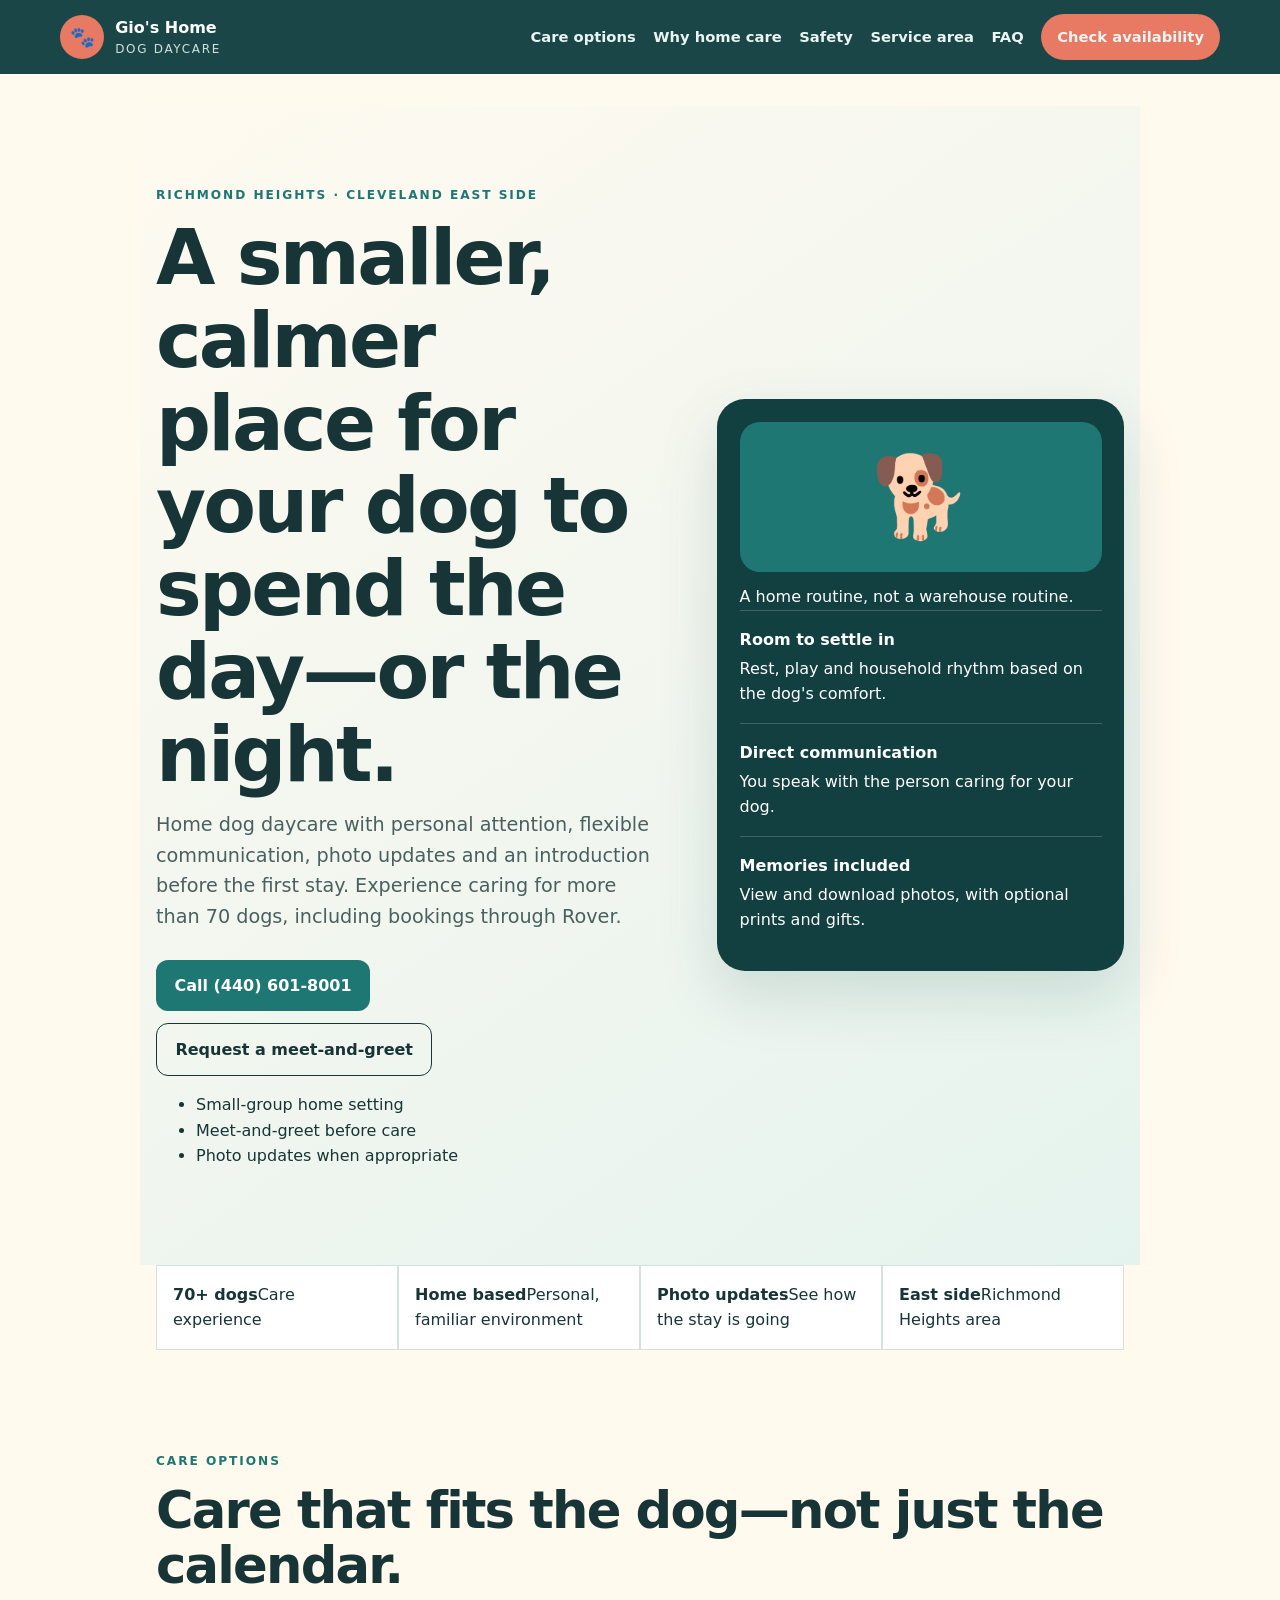
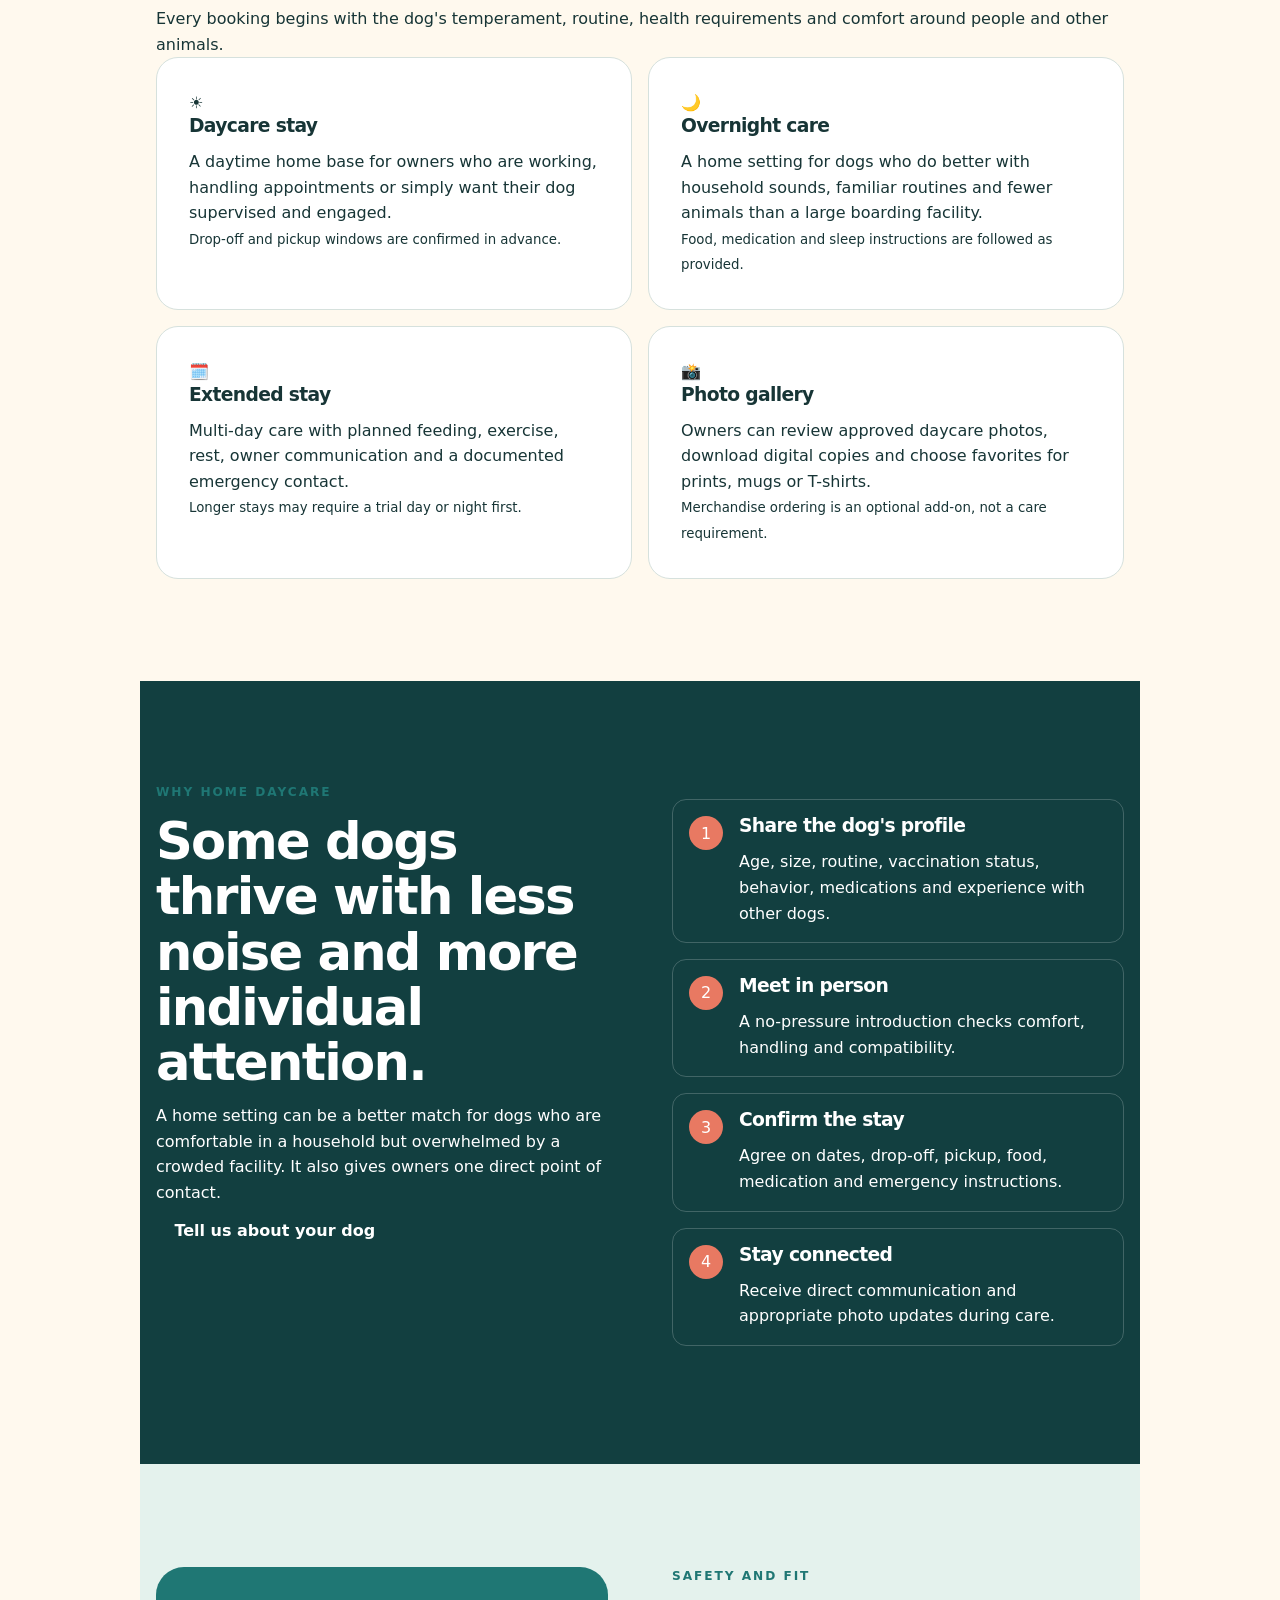
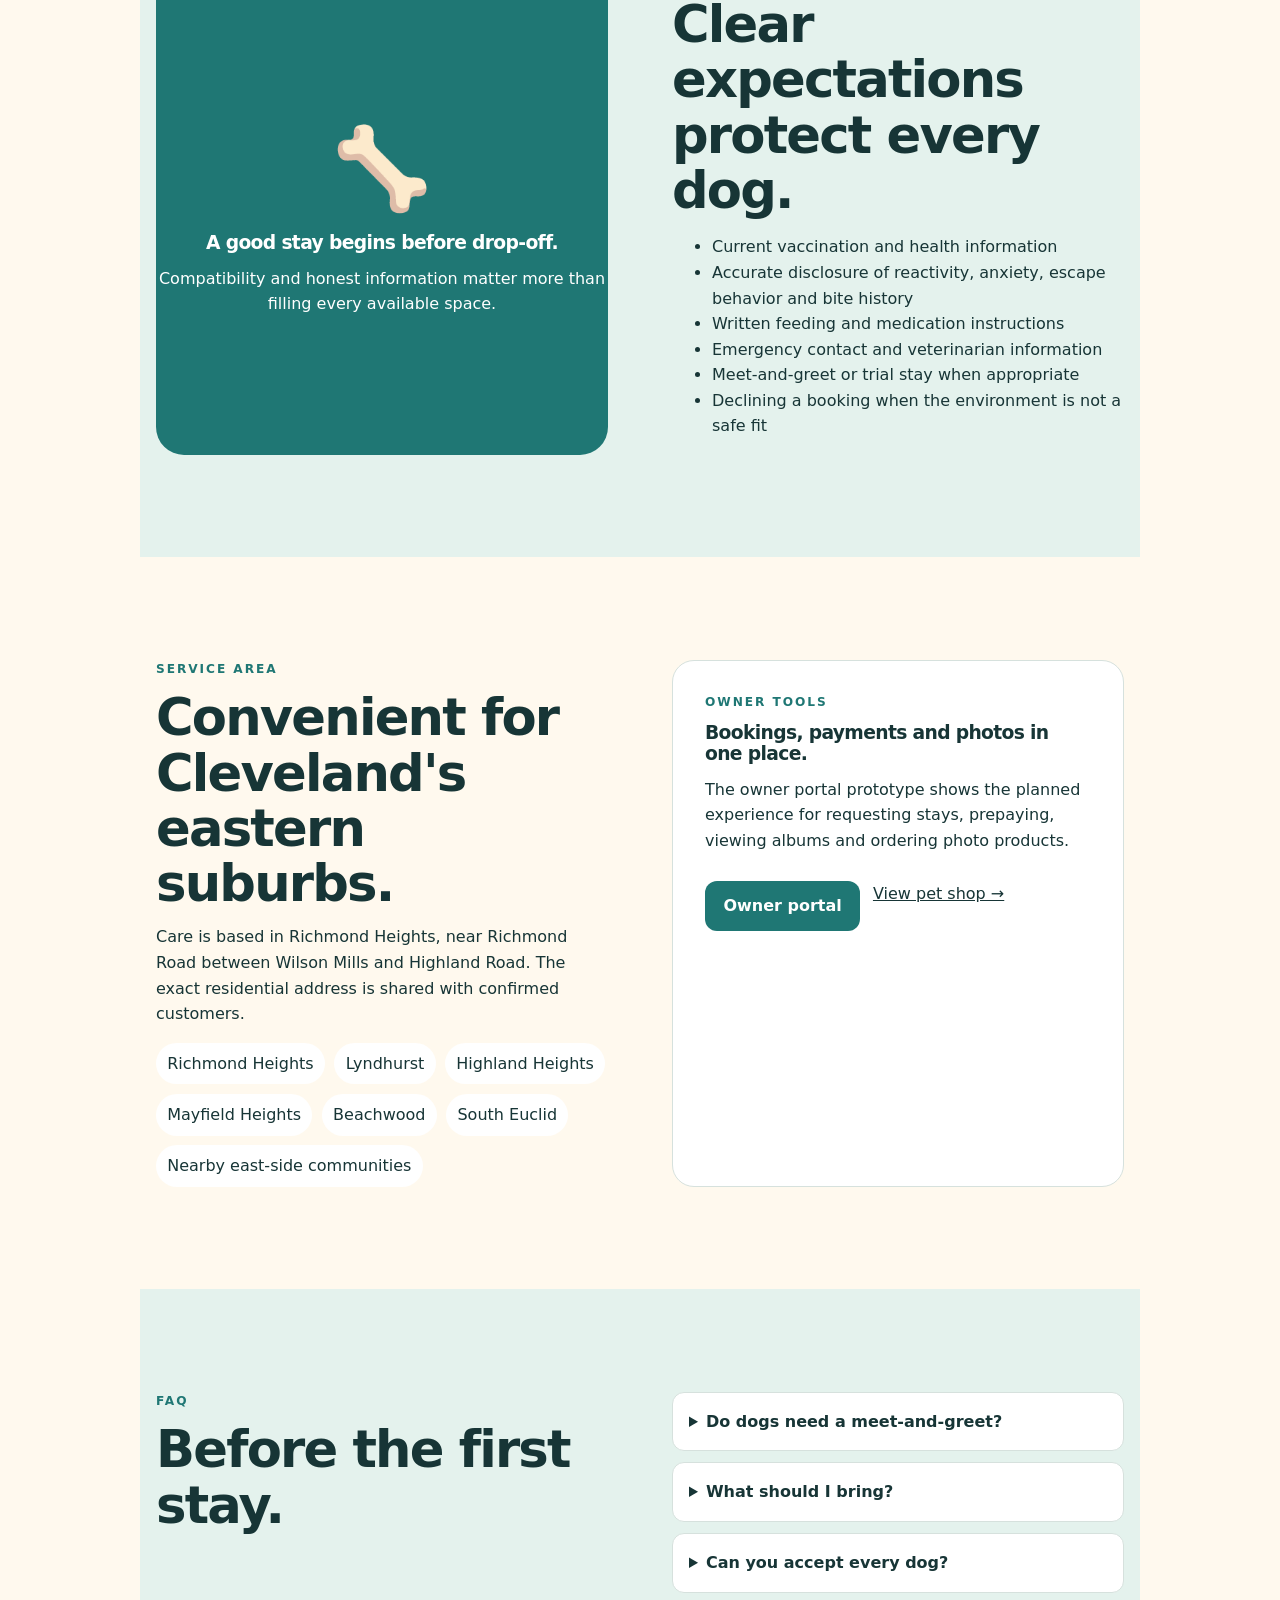
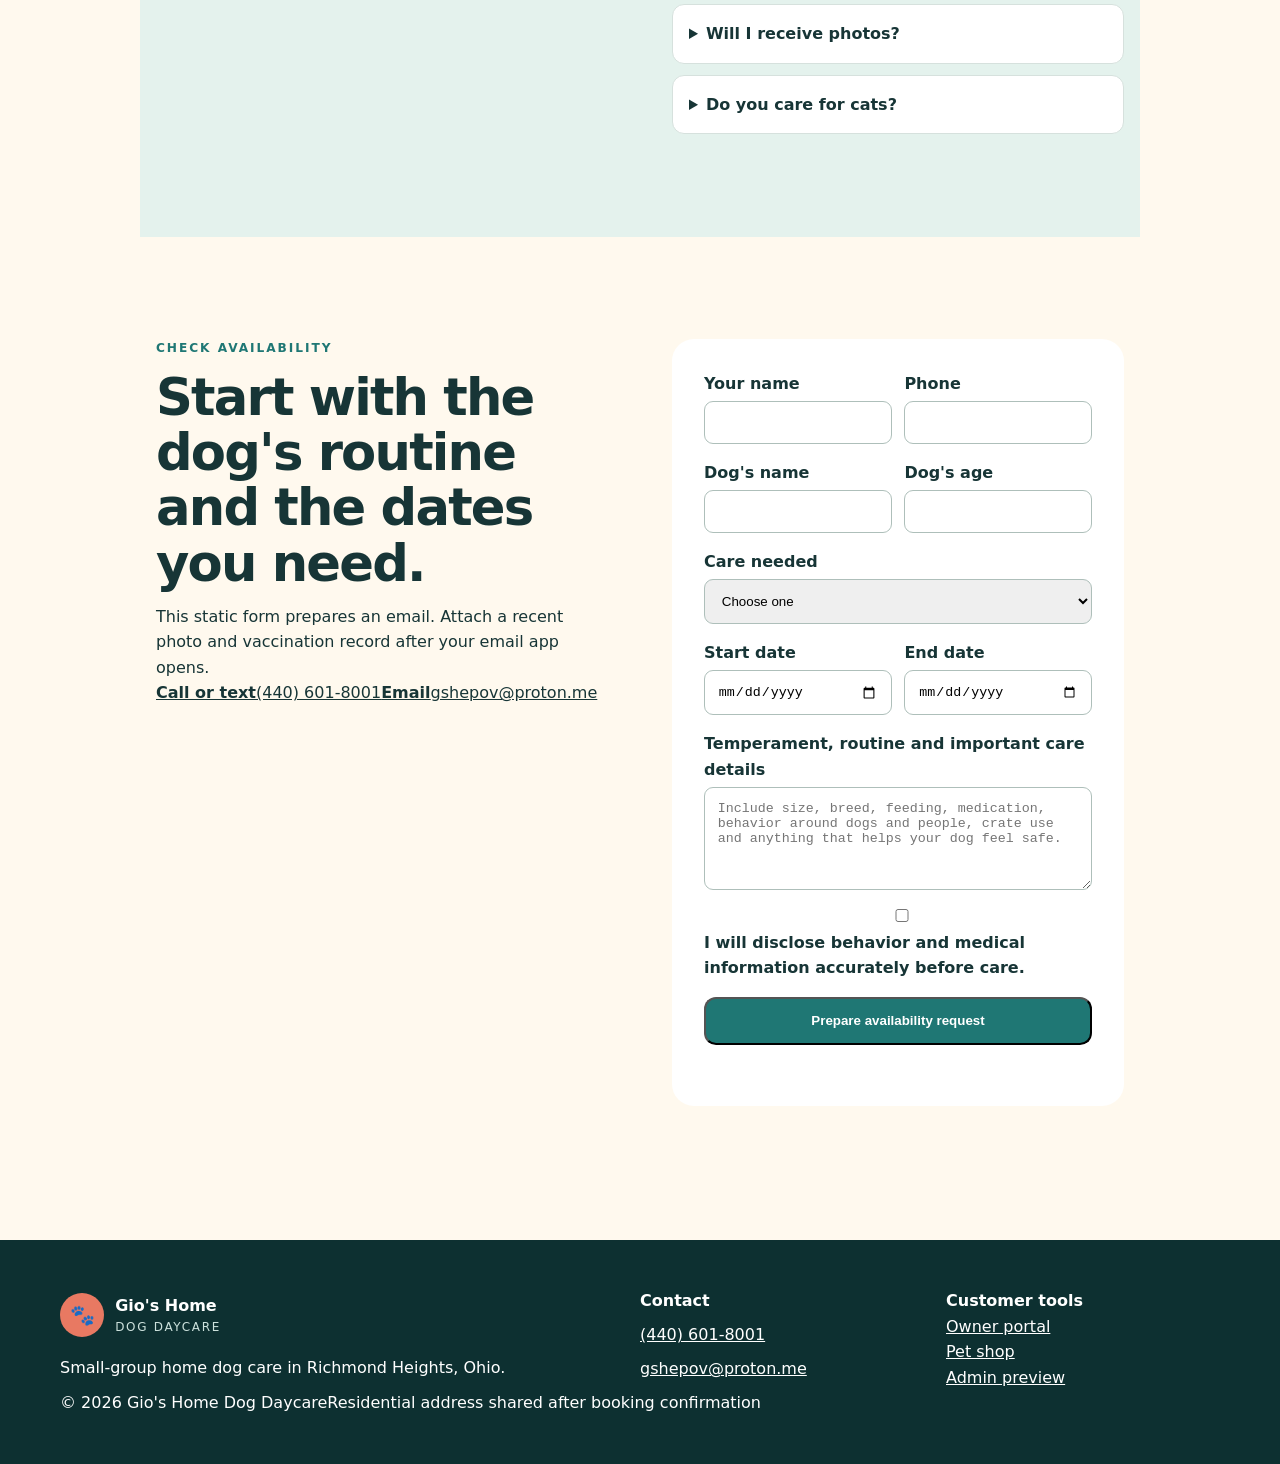
==== commit e1a6aa61: "Merge pull request #2 from george-shepov/local-business-upgrade Upgrade public local dog daycare web" ====
--- a/index.html
+++ b/index.html
@@ -1,59 +1,163 @@
 <!doctype html>
 <html lang="en">
-  <head>
-    <meta charset="UTF-8" />
-    <meta name="viewport" content="width=device-width, initial-scale=1.0" />
-    <title>Doggy Daycare | Front Pages</title>
-    <link rel="stylesheet" href="styles.css" />
-  </head>
-  <body>
-    <header>
-      <div class="header-inner">
-        <h1>Doggy Daycare Front Pages</h1>
-        <p>Customer care, appointments, pre-pay stays, and pet photo products.</p>
-        <nav aria-label="Primary navigation">
-          <ul>
-            <li><a href="index.html">Home</a></li>
-            <li><a href="admin.html">Admin Panel</a></li>
-            <li><a href="owner-portal.html">Owner Portal</a></li>
-            <li><a href="shop.html">Pet Shop</a></li>
-          </ul>
-        </nav>
+<head>
+  <meta charset="utf-8" />
+  <meta name="viewport" content="width=device-width, initial-scale=1" />
+  <title>Home Dog Daycare in Richmond Heights, OH | Gio's Home Dog Daycare</title>
+  <meta name="description" content="Small-group home dog daycare and overnight care in Richmond Heights, serving Lyndhurst, Highland Heights, Mayfield Heights and Cleveland's east side. Meet-and-greet, photo updates and personal attention." />
+  <meta name="theme-color" content="#164c4c" />
+  <meta name="robots" content="index,follow,max-image-preview:large" />
+  <link rel="canonical" href="https://george-shepov.github.io/Doggy-Daycare/" />
+  <link rel="stylesheet" href="./styles.css" />
+  <meta property="og:type" content="website" />
+  <meta property="og:title" content="Gio's Home Dog Daycare" />
+  <meta property="og:description" content="A calm, small-group home setting for dog daycare and overnight stays on Cleveland's east side." />
+  <meta property="og:url" content="https://george-shepov.github.io/Doggy-Daycare/" />
+  <meta property="og:locale" content="en_US" />
+  <script type="application/ld+json">
+  {
+    "@context": "https://schema.org",
+    "@graph": [
+      {
+        "@type": "LocalBusiness",
+        "@id": "https://george-shepov.github.io/Doggy-Daycare/#business",
+        "name": "Gio's Home Dog Daycare",
+        "url": "https://george-shepov.github.io/Doggy-Daycare/",
+        "telephone": "+1-440-601-8001",
+        "email": "gshepov@proton.me",
+        "priceRange": "$$",
+        "description": "Small-group home dog daycare and overnight dog care with meet-and-greets, personal attention and photo updates.",
+        "address": {
+          "@type": "PostalAddress",
+          "addressLocality": "Richmond Heights",
+          "addressRegion": "OH",
+          "postalCode": "44143",
+          "addressCountry": "US"
+        },
+        "areaServed": [
+          "Richmond Heights, Ohio",
+          "Lyndhurst, Ohio",
+          "Highland Heights, Ohio",
+          "Mayfield Heights, Ohio",
+          "Beachwood, Ohio",
+          "South Euclid, Ohio",
+          "Cleveland East Side, Ohio"
+        ],
+        "openingHoursSpecification": {
+          "@type": "OpeningHoursSpecification",
+          "dayOfWeek": ["Monday","Tuesday","Wednesday","Thursday","Friday","Saturday","Sunday"],
+          "opens": "07:00",
+          "closes": "20:00"
+        },
+        "hasOfferCatalog": {
+          "@type": "OfferCatalog",
+          "name": "Dog care services",
+          "itemListElement": [
+            {"@type":"Offer","itemOffered":{"@type":"Service","name":"Home dog daycare"}},
+            {"@type":"Offer","itemOffered":{"@type":"Service","name":"Overnight dog boarding"}},
+            {"@type":"Offer","itemOffered":{"@type":"Service","name":"Extended dog care"}},
+            {"@type":"Offer","itemOffered":{"@type":"Service","name":"Dog photo updates and keepsakes"}}
+          ]
+        }
+      },
+      {
+        "@type": "FAQPage",
+        "mainEntity": [
+          {"@type":"Question","name":"Do dogs need a meet-and-greet?","acceptedAnswer":{"@type":"Answer","text":"Yes. A meet-and-greet helps confirm that the home setting, resident routine and any other dogs present are a safe fit."}},
+          {"@type":"Question","name":"What should owners bring?","acceptedAnswer":{"@type":"Answer","text":"Bring food in labeled portions, medications with written instructions, a leash and anything your dog needs for a comfortable stay."}},
+          {"@type":"Question","name":"Will I receive photos?","acceptedAnswer":{"@type":"Answer","text":"Photo updates are available during appropriate stays, and owners can use the portal to view, download or order selected keepsakes."}}
+        ]
+      }
+    ]
+  }
+  </script>
+</head>
+<body>
+  <a class="skip-link" href="#main">Skip to content</a>
+  <header class="site-header">
+    <div class="container header-row">
+      <a class="brand" href="#top" aria-label="Gio's Home Dog Daycare home"><span class="paw-mark" aria-hidden="true">🐾</span><span><strong>Gio's Home</strong><small>Dog Daycare</small></span></a>
+      <button class="menu-toggle" type="button" aria-expanded="false" aria-controls="site-nav">Menu</button>
+      <nav id="site-nav" class="site-nav" aria-label="Primary navigation">
+        <a href="#care">Care options</a><a href="#why">Why home care</a><a href="#safety">Safety</a><a href="#area">Service area</a><a href="#faq">FAQ</a><a class="nav-cta" href="#booking">Check availability</a>
+      </nav>
+    </div>
+  </header>
+
+  <main id="main">
+    <section id="top" class="hero">
+      <div class="container hero-grid">
+        <div class="hero-copy">
+          <p class="eyebrow">Richmond Heights · Cleveland east side</p>
+          <h1>A smaller, calmer place for your dog to spend the day—or the night.</h1>
+          <p class="hero-lede">Home dog daycare with personal attention, flexible communication, photo updates and an introduction before the first stay. Experience caring for more than 70 dogs, including bookings through Rover.</p>
+          <div class="hero-actions"><a class="button primary" href="tel:+14406018001">Call (440) 601-8001</a><a class="button secondary" href="#booking">Request a meet-and-greet</a></div>
+          <ul class="trust-list"><li>Small-group home setting</li><li>Meet-and-greet before care</li><li>Photo updates when appropriate</li></ul>
+        </div>
+        <aside class="dog-card" aria-label="What owners can expect">
+          <div class="dog-portrait" aria-hidden="true">🐕</div>
+          <p class="card-label">A home routine, not a warehouse routine.</p>
+          <div class="expectation"><strong>Room to settle in</strong><span>Rest, play and household rhythm based on the dog's comfort.</span></div>
+          <div class="expectation"><strong>Direct communication</strong><span>You speak with the person caring for your dog.</span></div>
+          <div class="expectation"><strong>Memories included</strong><span>View and download photos, with optional prints and gifts.</span></div>
+        </aside>
       </div>
-    </header>
+    </section>
 
-    <main>
-      <h2>What these pages cover</h2>
-      <div class="grid">
-        <article class="card">
-          <span class="tag">Admin</span>
-          <h3>Customer & Appointment Management</h3>
-          <p>Track owners, manage pet profiles, and schedule daycare bookings.</p>
-          <div class="actions">
-            <a class="button" href="admin.html">Open Admin Panel</a>
-          </div>
-        </article>
+    <section class="proof-strip"><div class="container proof-grid"><div><strong>70+ dogs</strong><span>Care experience</span></div><div><strong>Home based</strong><span>Personal, familiar environment</span></div><div><strong>Photo updates</strong><span>See how the stay is going</span></div><div><strong>East side</strong><span>Richmond Heights area</span></div></div></section>
 
-        <article class="card">
-          <span class="tag">Owner</span>
-          <h3>Pre-pay and Booking Requests</h3>
-          <p>Owners can request appointment slots and pre-pay for stays.</p>
-          <div class="actions">
-            <a class="button" href="owner-portal.html">Open Owner Portal</a>
-          </div>
-        </article>
+    <section id="care" class="section">
+      <div class="container">
+        <div class="section-heading"><p class="eyebrow">Care options</p><h2>Care that fits the dog—not just the calendar.</h2><p>Every booking begins with the dog's temperament, routine, health requirements and comfort around people and other animals.</p></div>
+        <div class="care-grid">
+          <article><span>☀️</span><h3>Daycare stay</h3><p>A daytime home base for owners who are working, handling appointments or simply want their dog supervised and engaged.</p><small>Drop-off and pickup windows are confirmed in advance.</small></article>
+          <article><span>🌙</span><h3>Overnight care</h3><p>A home setting for dogs who do better with household sounds, familiar routines and fewer animals than a large boarding facility.</p><small>Food, medication and sleep instructions are followed as provided.</small></article>
+          <article><span>🗓️</span><h3>Extended stay</h3><p>Multi-day care with planned feeding, exercise, rest, owner communication and a documented emergency contact.</p><small>Longer stays may require a trial day or night first.</small></article>
+          <article><span>📸</span><h3>Photo gallery</h3><p>Owners can review approved daycare photos, download digital copies and choose favorites for prints, mugs or T-shirts.</p><small>Merchandise ordering is an optional add-on, not a care requirement.</small></article>
+        </div>
+      </div>
+    </section>
 
-        <article class="card">
-          <span class="tag">Shop</span>
-          <h3>Merch, Food & Custom Prints</h3>
-          <p>Offer dog/cat food, cat litter, and photo products like shirts and cups.</p>
-          <div class="actions">
-            <a class="button" href="shop.html">Open Pet Shop</a>
-          </div>
-        </article>
+    <section id="why" class="section section-dark">
+      <div class="container why-grid">
+        <div><p class="eyebrow">Why home daycare</p><h2>Some dogs thrive with less noise and more individual attention.</h2><p>A home setting can be a better match for dogs who are comfortable in a household but overwhelmed by a crowded facility. It also gives owners one direct point of contact.</p><a class="button light-button" href="#booking">Tell us about your dog</a></div>
+        <ol class="steps"><li><span>1</span><div><h3>Share the dog's profile</h3><p>Age, size, routine, vaccination status, behavior, medications and experience with other dogs.</p></div></li><li><span>2</span><div><h3>Meet in person</h3><p>A no-pressure introduction checks comfort, handling and compatibility.</p></div></li><li><span>3</span><div><h3>Confirm the stay</h3><p>Agree on dates, drop-off, pickup, food, medication and emergency instructions.</p></div></li><li><span>4</span><div><h3>Stay connected</h3><p>Receive direct communication and appropriate photo updates during care.</p></div></li></ol>
       </div>
-    </main>
+    </section>
 
-    <footer>Prototype static front pages for Doggy Daycare workflows.</footer>
-  </body>
+    <section id="safety" class="section section-soft">
+      <div class="container safety-grid">
+        <div class="safety-board"><span aria-hidden="true">🦴</span><h3>A good stay begins before drop-off.</h3><p>Compatibility and honest information matter more than filling every available space.</p></div>
+        <div><p class="eyebrow">Safety and fit</p><h2>Clear expectations protect every dog.</h2><ul class="check-list"><li>Current vaccination and health information</li><li>Accurate disclosure of reactivity, anxiety, escape behavior and bite history</li><li>Written feeding and medication instructions</li><li>Emergency contact and veterinarian information</li><li>Meet-and-greet or trial stay when appropriate</li><li>Declining a booking when the environment is not a safe fit</li></ul></div>
+      </div>
+    </section>
+
+    <section id="area" class="section">
+      <div class="container area-grid"><div><p class="eyebrow">Service area</p><h2>Convenient for Cleveland's eastern suburbs.</h2><p>Care is based in Richmond Heights, near Richmond Road between Wilson Mills and Highland Road. The exact residential address is shared with confirmed customers.</p><div class="city-list"><span>Richmond Heights</span><span>Lyndhurst</span><span>Highland Heights</span><span>Mayfield Heights</span><span>Beachwood</span><span>South Euclid</span><span>Nearby east-side communities</span></div></div><aside class="portal-card"><p class="eyebrow">Owner tools</p><h3>Bookings, payments and photos in one place.</h3><p>The owner portal prototype shows the planned experience for requesting stays, prepaying, viewing albums and ordering photo products.</p><div class="hero-actions"><a class="button primary" href="./owner-portal.html">Owner portal</a><a class="text-link dark-link" href="./shop.html">View pet shop →</a></div></aside></div>
+    </section>
+
+    <section id="faq" class="section section-soft">
+      <div class="container faq-grid"><div><p class="eyebrow">FAQ</p><h2>Before the first stay.</h2></div><div class="faq-list"><details><summary>Do dogs need a meet-and-greet?</summary><p>Yes. It is the simplest way to check comfort, handling and whether the home environment is appropriate.</p></details><details><summary>What should I bring?</summary><p>Bring labeled food portions, medication with instructions, a leash and any comfort item discussed in advance.</p></details><details><summary>Can you accept every dog?</summary><p>No. Dogs with behavior, medical or supervision needs that cannot be safely supported in the setting will be declined.</p></details><details><summary>Will I receive photos?</summary><p>Photo updates are available when they do not interfere with safe supervision. Approved images can also appear in the owner's private gallery.</p></details><details><summary>Do you care for cats?</summary><p>The primary service is dog daycare and boarding. The planned shop may carry cat food and litter, but cat-care availability must be discussed separately.</p></details></div></div>
+    </section>
+
+    <section id="booking" class="section booking-section">
+      <div class="container booking-grid">
+        <div><p class="eyebrow">Check availability</p><h2>Start with the dog's routine and the dates you need.</h2><p>This static form prepares an email. Attach a recent photo and vaccination record after your email app opens.</p><div class="contact-stack"><a href="tel:+14406018001"><strong>Call or text</strong><span>(440) 601-8001</span></a><a href="mailto:gshepov@proton.me"><strong>Email</strong><span>gshepov@proton.me</span></a></div></div>
+        <form id="booking-form" class="booking-form">
+          <div class="field-row"><label>Your name<input name="owner" autocomplete="name" required /></label><label>Phone<input name="phone" type="tel" autocomplete="tel" required /></label></div>
+          <div class="field-row"><label>Dog's name<input name="dog" required /></label><label>Dog's age<input name="age" required /></label></div>
+          <label>Care needed<select name="service" required><option value="">Choose one</option><option>Daycare</option><option>Overnight stay</option><option>Extended stay</option><option>Meet-and-greet only</option></select></label>
+          <div class="field-row"><label>Start date<input name="start" type="date" required /></label><label>End date<input name="end" type="date" required /></label></div>
+          <label>Temperament, routine and important care details<textarea name="details" rows="5" placeholder="Include size, breed, feeding, medication, behavior around dogs and people, crate use and anything that helps your dog feel safe." required></textarea></label>
+          <label class="consent"><input name="truthful" type="checkbox" required /> I will disclose behavior and medical information accurately before care.</label>
+          <button class="button primary" type="submit">Prepare availability request</button><p id="form-status" class="form-status" role="status"></p>
+        </form>
+      </div>
+    </section>
+  </main>
+
+  <footer class="site-footer"><div class="container footer-grid"><div><a class="brand footer-brand" href="#top"><span class="paw-mark">🐾</span><span><strong>Gio's Home</strong><small>Dog Daycare</small></span></a><p>Small-group home dog care in Richmond Heights, Ohio.</p></div><div><strong>Contact</strong><a href="tel:+14406018001">(440) 601-8001</a><a href="mailto:gshepov@proton.me">gshepov@proton.me</a></div><div><strong>Customer tools</strong><a href="./owner-portal.html">Owner portal</a><a href="./shop.html">Pet shop</a><a href="./admin.html">Admin preview</a></div></div><div class="container footer-bottom"><span>© <span id="year"></span> Gio's Home Dog Daycare</span><span>Residential address shared after booking confirmation</span></div></footer>
+  <div class="mobile-actions"><a href="tel:+14406018001">Call</a><a href="sms:+14406018001">Text</a><a href="#booking">Book</a></div>
+  <script src="./app.js" defer></script>
+</body>
 </html>
--- a/styles.css
+++ b/styles.css
@@ -1,112 +1,4 @@
-:root {
-  color-scheme: light;
-  font-family: "Segoe UI", Roboto, Helvetica, Arial, sans-serif;
-  --bg: #f8fafc;
-  --card: #ffffff;
-  --text: #1f2937;
-  --muted: #6b7280;
-  --accent: #2563eb;
-  --accent-soft: #dbeafe;
-  --border: #e5e7eb;
-}
-
-* {
-  box-sizing: border-box;
-}
-
-body {
-  margin: 0;
-  background: var(--bg);
-  color: var(--text);
-}
-
-header {
-  background: #111827;
-  color: #f9fafb;
-  padding: 2rem 1rem;
-}
-
-.header-inner,
-main,
-footer {
-  max-width: 1000px;
-  margin: 0 auto;
-}
-
-nav ul {
-  display: flex;
-  flex-wrap: wrap;
-  gap: 0.75rem;
-  padding: 0;
-  list-style: none;
-}
-
-nav a {
-  color: #bfdbfe;
-  text-decoration: none;
-  font-weight: 600;
-}
-
-main {
-  padding: 1.5rem 1rem 2rem;
-}
-
-h1,
-h2 {
-  margin-top: 0;
-}
-
-.grid {
-  display: grid;
-  gap: 1rem;
-  grid-template-columns: repeat(auto-fit, minmax(220px, 1fr));
-}
-
-.card {
-  background: var(--card);
-  border: 1px solid var(--border);
-  border-radius: 12px;
-  padding: 1rem;
-}
-
-.tag {
-  display: inline-block;
-  background: var(--accent-soft);
-  color: #1d4ed8;
-  border-radius: 999px;
-  padding: 0.2rem 0.65rem;
-  font-size: 0.85rem;
-  font-weight: 600;
-}
-
-.actions {
-  margin-top: 1rem;
-  display: flex;
-  gap: 0.5rem;
-  flex-wrap: wrap;
-}
-
-.button {
-  display: inline-block;
-  text-decoration: none;
-  background: var(--accent);
-  color: #fff;
-  border-radius: 8px;
-  padding: 0.55rem 0.9rem;
-  font-weight: 600;
-}
-
-.button.secondary {
-  background: #4b5563;
-}
-
-ul.tight {
-  margin: 0.5rem 0 0;
-  padding-left: 1rem;
-}
-
-footer {
-  color: var(--muted);
-  font-size: 0.9rem;
-  padding: 1rem;
-}
+@import url("./dog-base.css");
+@import url("./dog-sections.css");
+@import url("./dog-responsive.css");
+@import url("./dog-legacy.css");
